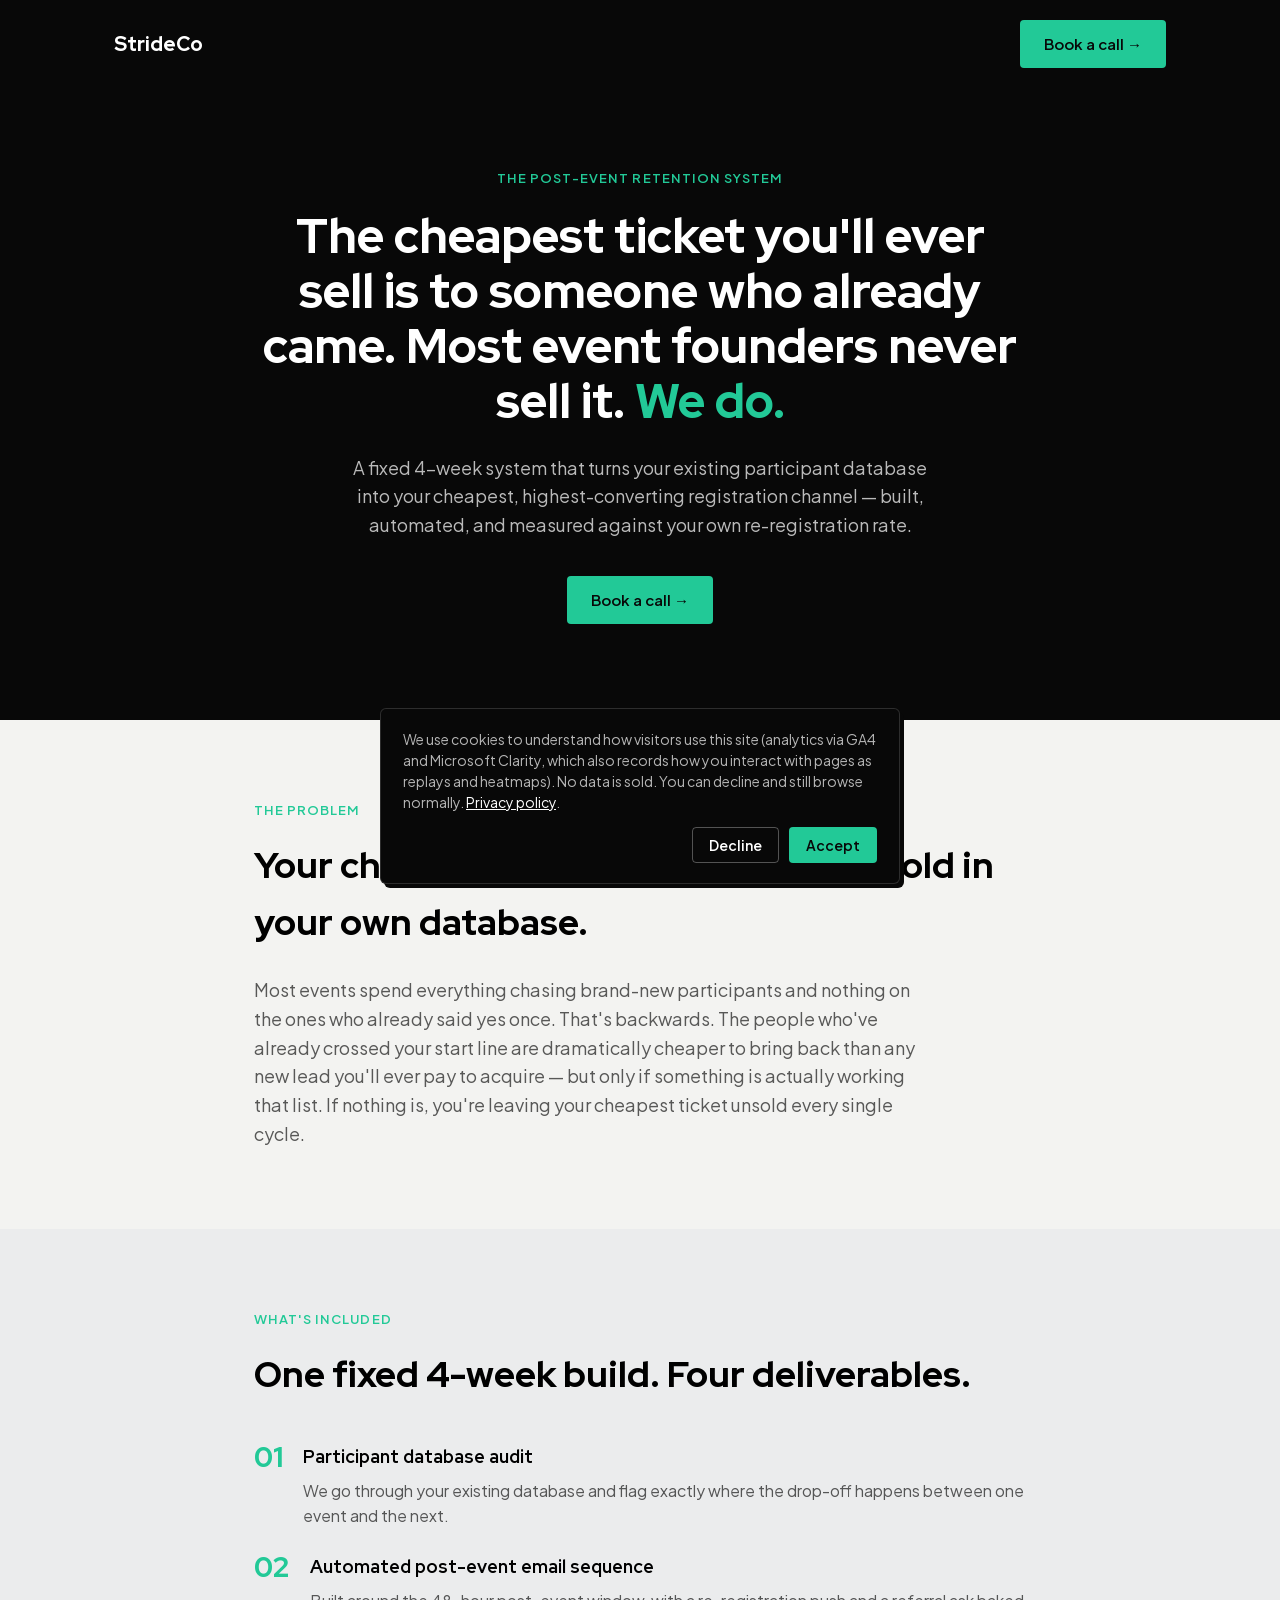
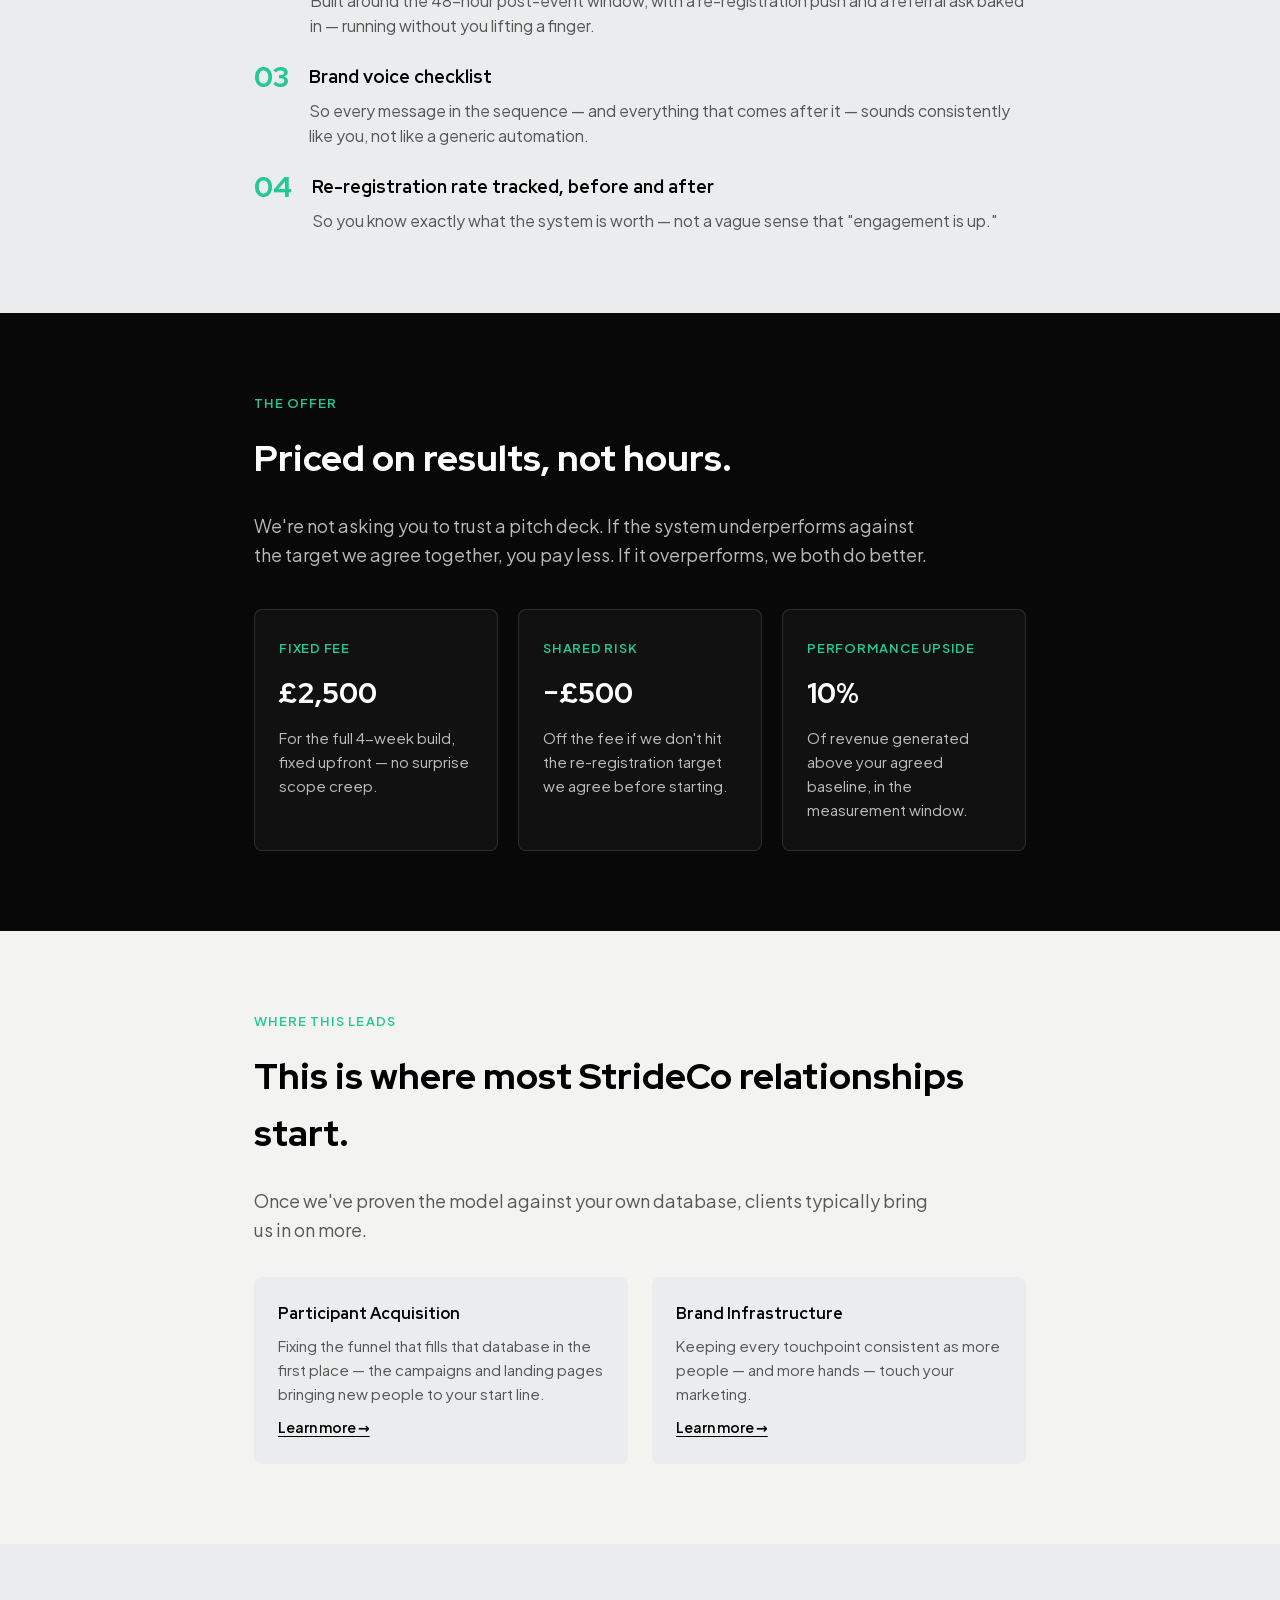
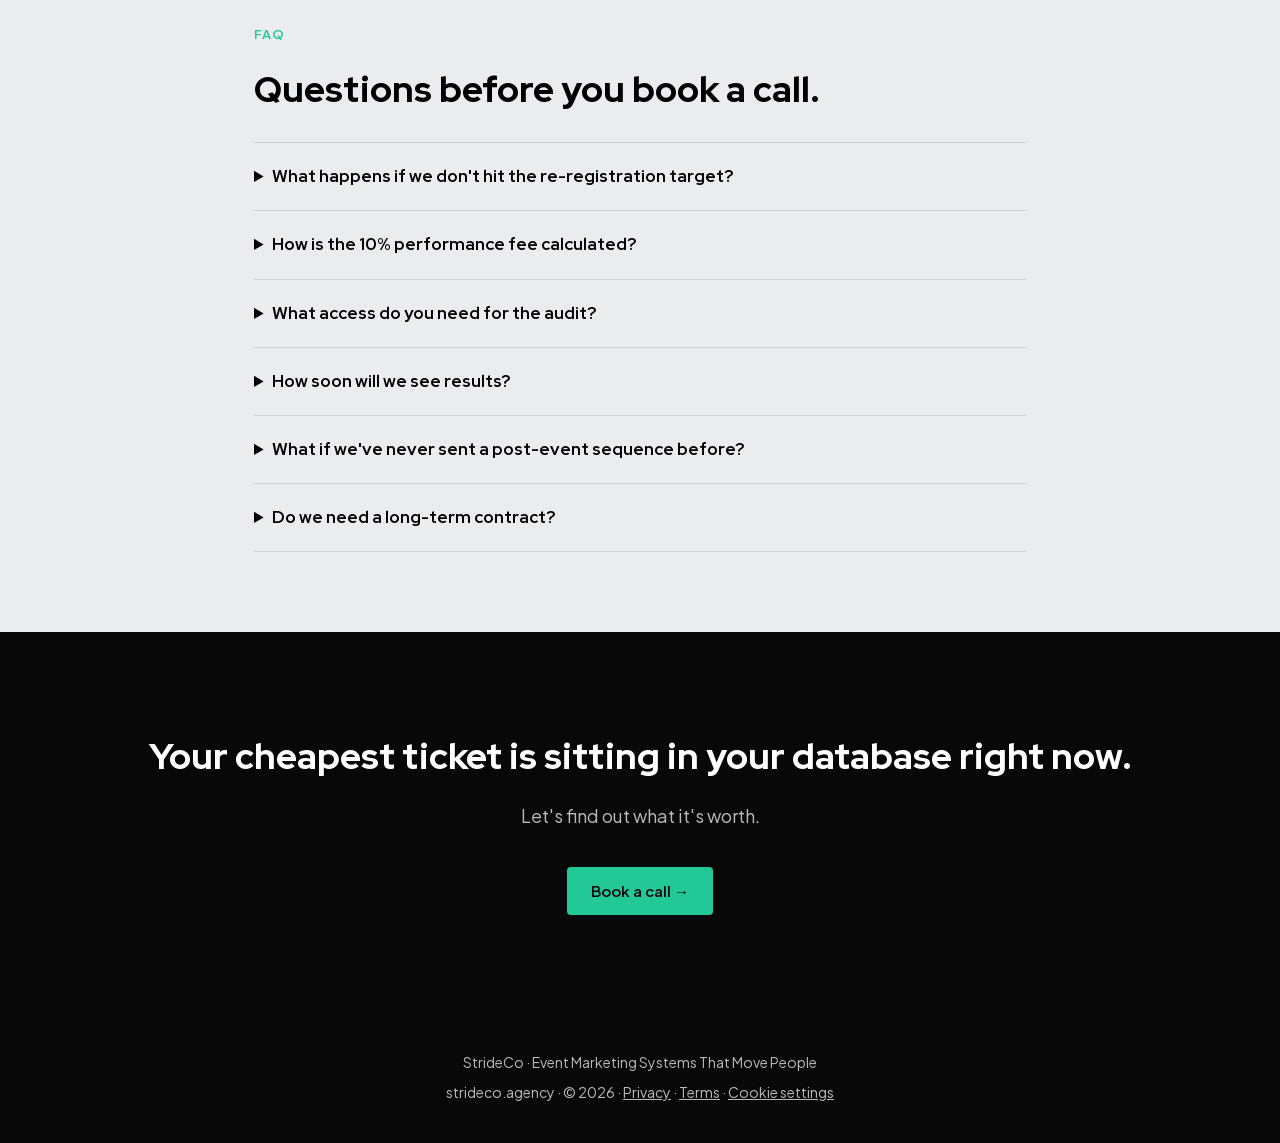
==== post-event-retention-system/index.html @ 234397aa "Privacy and consent fixes: cookie settings link, self-hosted fonts, fuller policy - Add a Cookie set" ====
<!DOCTYPE html>
<html lang="en">
<head>
<meta charset="UTF-8">
<meta name="viewport" content="width=device-width, initial-scale=1">

<!--
  PAGE-SPECIFIC META — separate from the homepage's, since this page gets
  linked directly from Instagram, LinkedIn and ads and needs its own link
  preview. Swap the OG/Twitter image below for a dedicated 1200x630 image
  once you have one — currently reusing the founder photo as a placeholder,
  same as the homepage snippet did.
-->
<title>The Post-Event Retention System | StrideCo</title>
<meta name="description" content="A fixed 4-week system that turns your existing participant database into your cheapest, highest-converting registration channel. Fixed price. Shared risk.">
<link rel="canonical" href="https://strideco.agency/post-event-retention-system/">

<meta property="og:type" content="website">
<meta property="og:site_name" content="StrideCo">
<meta property="og:title" content="The Post-Event Retention System | StrideCo">
<meta property="og:description" content="A fixed 4-week system that turns your existing participant database into your cheapest, highest-converting registration channel. Fixed price. Shared risk.">
<meta property="og:url" content="https://strideco.agency/post-event-retention-system/">
<meta property="og:image" content="https://strideco.agency/assets/images/charlie-smith-founder.webp">

<meta name="twitter:card" content="summary_large_image">
<meta name="twitter:title" content="The Post-Event Retention System | StrideCo">
<meta name="twitter:description" content="A fixed 4-week system that turns your existing participant database into your cheapest, highest-converting registration channel. Fixed price. Shared risk.">
<meta name="twitter:image" content="https://strideco.agency/assets/images/charlie-smith-founder.webp">

<link rel="icon" type="image/svg+xml" href="/assets/favicon.svg">
<link rel="apple-touch-icon" href="/assets/favicon.svg">

<link rel="stylesheet" href="/assets/css/fonts.css">
<link rel="preload" href="/assets/fonts/PlusJakartaSans-latin.woff2" as="font" type="font/woff2" crossorigin>
<link rel="preload" href="/assets/fonts/RedHatDisplay-latin.woff2" as="font" type="font/woff2" crossorigin>

<style>
  :root{
    --bg-dark:#080808;
    --bg-light-1:#ebeced;
    --bg-light-2:#f3f3f1;
    --accent:#22c997;
    --white:#ffffff;
    --ink-muted:rgba(8,8,8,.66);
    --white-muted:rgba(255,255,255,.72);
  }
  *{box-sizing:border-box;margin:0;padding:0;}
  body{
    font-family:'Plus Jakarta Sans', system-ui, -apple-system, 'Segoe UI', sans-serif;
    color:#000;
    background:var(--bg-light-2);
    line-height:1.6;
  }
  h1,h2,h3{font-family:'Red Hat Display', system-ui, sans-serif;}
  .wrap{max-width:820px;margin:0 auto;padding:0 24px;}
  a{color:inherit;}

  /* Header — logo only + CTA, no full nav. Cold ad traffic shouldn't get
     a menu of exits; anyone who clicked through from the homepage still
     has the logo to get back. */
  header{
    background:var(--bg-dark);
    padding:20px 24px;
  }
  header .wrap{
    display:flex;
    align-items:center;
    justify-content:space-between;
    max-width:1100px;
  }
  .logo{
    color:var(--white);
    font-family:'Red Hat Display', sans-serif;
    font-weight:800;
    font-size:20px;
    text-decoration:none;
  }
  .btn{
    display:inline-block;
    background:var(--accent);
    color:#080808;
    font-weight:600;
    text-decoration:none;
    padding:12px 24px;
    border-radius:4px;
    font-size:15px;
    border:none;
    cursor:pointer;
    font-family:'Plus Jakarta Sans', sans-serif;
  }
  .btn:hover{opacity:.9;}

  /* Hero */
  .hero{
    background:var(--bg-dark);
    color:var(--white);
    padding:80px 24px 96px;
    text-align:center;
  }
  .eyebrow{
    color:var(--accent);
    font-weight:600;
    letter-spacing:.08em;
    text-transform:uppercase;
    font-size:13px;
    margin-bottom:20px;
  }
  .hero h1{
    font-weight:800;
    font-size:clamp(30px,5vw,48px);
    line-height:1.15;
    max-width:760px;
    margin:0 auto 24px;
  }
  .hero p{
    color:var(--white-muted);
    font-size:18px;
    max-width:600px;
    margin:0 auto 36px;
  }

  section{padding:80px 24px;}
  .section-light-1{background:var(--bg-light-1);}
  .section-light-2{background:var(--bg-light-2);}
  .section-dark{background:var(--bg-dark);color:var(--white);}

  .kicker{
    color:var(--accent);
    font-weight:600;
    letter-spacing:.08em;
    text-transform:uppercase;
    font-size:13px;
    margin-bottom:16px;
  }
  h2{
    font-weight:800;
    font-size:clamp(26px,4vw,36px);
    margin-bottom:24px;
  }
  .lede{
    font-size:18px;
    color:var(--ink-muted);
    max-width:680px;
  }
  .section-dark .lede{color:var(--white-muted);}

  /* Scope list */
  .scope-list{
    display:grid;
    gap:24px;
    margin-top:40px;
  }
  .scope-item{
    display:grid;
    grid-template-columns:auto 1fr;
    gap:20px;
    align-items:start;
  }
  .scope-num{
    font-family:'Red Hat Display', sans-serif;
    font-weight:800;
    font-size:28px;
    color:var(--accent);
    line-height:1;
  }
  .scope-item h3{
    font-size:18px;
    font-weight:700;
    margin-bottom:6px;
  }
  .scope-item p{
    color:var(--ink-muted);
    font-size:16px;
  }

  /* Pricing */
  .pricing-grid{
    display:grid;
    grid-template-columns:repeat(3, 1fr);
    gap:20px;
    margin-top:40px;
  }
  @media (max-width:700px){ .pricing-grid{grid-template-columns:1fr;} }
  .price-card{
    background:rgba(255,255,255,.04);
    border:1px solid rgba(255,255,255,.12);
    border-radius:8px;
    padding:28px 24px;
  }
  .price-card .label{
    color:var(--accent);
    font-weight:600;
    font-size:13px;
    text-transform:uppercase;
    letter-spacing:.06em;
    margin-bottom:12px;
  }
  .price-card .value{
    font-family:'Red Hat Display', sans-serif;
    font-weight:800;
    font-size:28px;
    margin-bottom:10px;
  }
  .price-card p{
    color:var(--white-muted);
    font-size:15px;
  }

  /* Where this leads */
  .leads-to{
    display:grid;
    grid-template-columns:1fr 1fr;
    gap:24px;
    margin-top:32px;
  }
  @media (max-width:700px){ .leads-to{grid-template-columns:1fr;} }
  .leads-card{
    background:var(--bg-light-1);
    border-radius:8px;
    padding:24px;
    transition:background-color .15s ease-out;
  }
  .leads-card:hover{
    background:var(--accent);
  }
  .leads-card h3{
    font-size:16px;
    font-weight:700;
    margin-bottom:8px;
  }
  .leads-card p{
    font-size:15px;
    color:var(--ink-muted);
  }
  .leads-card a{
    display:inline-block;
    margin-top:10px;
    font-weight:600;
    font-size:14px;
    color:#000;
    text-decoration:underline;
    text-underline-offset:3px;
  }

  /* FAQ */
  details{
    border-top:1px solid rgba(8,8,8,.12);
    padding:20px 0;
  }
  summary{
    cursor:pointer;
    font-family:'Red Hat Display', sans-serif;
    font-weight:700;
    font-size:17px;
  }
  details p{
    color:var(--ink-muted);
    font-size:16px;
    margin-top:12px;
  }
  .faq-list details:last-child{border-bottom:1px solid rgba(8,8,8,.12);}

  /* Final CTA */
  .final-cta{
    text-align:center;
    padding:96px 24px;
  }
  .final-cta h2{margin-bottom:16px;}
  .final-cta p{
    color:var(--white-muted);
    font-size:18px;
    margin-bottom:36px;
  }

  footer{
    background:var(--bg-dark);
    color:var(--white-muted);
    text-align:center;
    padding:40px 24px;
    font-size:14px;
  }
  footer a{
    color:var(--white-muted);
    text-decoration:underline;
  }

  /* Booking dialog — same MailerLite form (data-form="A0w2VT") the
     homepage uses, restyled with this page's own tokens rather than the
     homepage's design-system variables, which aren't defined here. */
  .booking-overlay{
    position:fixed; inset:0; z-index:100;
    background:rgba(8,8,8,.85);
    display:grid; place-items:center;
    padding:24px;
  }
  .booking-overlay[hidden]{display:none;}
  .booking-card{
    width:min(460px,100%);
    background:#fff;
    color:#000;
    border:1.5px solid var(--bg-dark);
    border-radius:6px;
    box-shadow:4px 4px 0 var(--bg-dark);
    overflow:hidden;
  }
  .booking-card-head{
    display:flex; justify-content:space-between; align-items:flex-start;
    padding:22px 24px 0;
  }
  .booking-eyebrow{
    font-size:11px; text-transform:uppercase; letter-spacing:.16em;
    color:rgba(8,8,8,.5); margin-bottom:8px;
  }
  .booking-title{
    font-family:'Red Hat Display', sans-serif;
    font-weight:800; font-size:24px; letter-spacing:-0.02em;
  }
  .booking-close{
    border:none; background:transparent; cursor:pointer;
    color:rgba(8,8,8,.5); padding:4px; font-size:18px;
  }
  #booking-form{padding:8px 24px 24px;}
  #booking-form .ml-form-embedContent{display:none !important;}
  #booking-form .ml-form-embedBody{padding:0 !important;}
  #booking-form .ml-form-embedWrapper{background:transparent !important;}
  #booking-form .ml-form-fieldRow{margin:0 0 14px !important;}
  #booking-form .form-control{
    width:100% !important; box-sizing:border-box !important;
    font-family:'Plus Jakarta Sans', sans-serif !important; font-size:15px !important;
    padding:12px 14px !important; border:1px solid #d5d8de !important;
    border-radius:4px !important; color:#000 !important; background:#fff !important;
    box-shadow:none !important; height:auto !important;
  }
  #booking-form .form-control:focus{outline:none !important; border-color:var(--accent) !important;}
  #booking-form textarea.form-control{min-height:76px !important; resize:vertical !important;}
  #booking-form button.primary{transition:background .15s ease-out !important;}
  #booking-form button.primary:hover{background:#1eb989 !important;}
  #booking-form .ml-form-successBody{
    padding:0 !important; text-align:left !important;
    font-family:'Plus Jakarta Sans', sans-serif !important; color:#000 !important;
    background:transparent !important; border:none !important;
  }
  #booking-form .ml-form-successBody h4{
    font-family:'Red Hat Display', sans-serif !important; font-weight:800 !important;
    font-size:20px !important; color:#000 !important; margin:0 0 6px !important;
  }
  #booking-form .ml-form-successBody p{
    font-family:'Plus Jakarta Sans', sans-serif !important; font-size:14px !important;
    color:rgba(8,8,8,.66) !important; margin:0 !important;
  }

  /* Cookie banner — same copy/logic as the homepage, same "cookie_consent"
     localStorage key, so consent carries across pages on this domain.
     Needed here specifically because paid traffic lands directly on this
     page without ever visiting the homepage first. */
  .cookie-banner{
    position:fixed; left:16px; right:16px; bottom:16px; z-index:200;
    max-width:520px; margin:0 auto;
    background:var(--bg-dark); color:#fff;
    border:1px solid rgba(255,255,255,.15);
    border-radius:6px; box-shadow:4px 4px 0 var(--bg-dark);
    padding:20px 22px;
  }
  .cookie-banner[hidden]{display:none;}
  .cookie-banner a{color:#fff; text-decoration:underline;}
  .cookie-banner p{
    font-size:14px; line-height:1.5; color:rgba(255,255,255,.7);
    margin-bottom:14px;
  }
  .cookie-banner-actions{display:flex; gap:10px; justify-content:flex-end;}
  .cookie-btn{
    font-family:'Plus Jakarta Sans', sans-serif; font-weight:600; font-size:14px;
    padding:8px 16px; border-radius:4px; cursor:pointer; border:1px solid transparent;
  }
  .cookie-btn-decline{background:transparent; color:#fff; border-color:rgba(255,255,255,.3);}
  .cookie-btn-accept{background:var(--accent); color:#080808;}
</style>
</head>

<!--
  BODY CONTENT NOTE FOR INTEGRATION:
  Everything below is written as a standalone page since I don't have your
  actual site.css / component structure in hand. Adapt the markup to your
  real header/footer components rather than dropping this in verbatim if
  your site uses shared partials for those.
-->
<body>

<header>
  <div class="wrap">
    <a class="logo" href="/">StrideCo</a>
    <a class="btn" href="#book-a-call" data-open-book-a-call>Book a call →</a>
  </div>
</header>

<section class="hero">
  <div class="eyebrow">The Post-Event Retention System</div>
  <h1>The cheapest ticket you'll ever sell is to someone who already came. Most event founders never sell it. <span style="color:var(--accent);">We do.</span></h1>
  <p>A fixed 4-week system that turns your existing participant database into your cheapest, highest-converting registration channel — built, automated, and measured against your own re-registration rate.</p>
  <a class="btn" href="#book-a-call" data-open-book-a-call>Book a call →</a>
</section>

<section class="section-light-2">
  <div class="wrap">
    <div class="kicker">The problem</div>
    <h2>Your cheapest inventory is sitting unsold in your own database.</h2>
    <p class="lede">Most events spend everything chasing brand-new participants and nothing on the ones who already said yes once. That's backwards. The people who've already crossed your start line are dramatically cheaper to bring back than any new lead you'll ever pay to acquire — but only if something is actually working that list. If nothing is, you're leaving your cheapest ticket unsold every single cycle.</p>
  </div>
</section>

<section class="section-light-1">
  <div class="wrap">
    <div class="kicker">What's included</div>
    <h2>One fixed 4-week build. Four deliverables.</h2>
    <div class="scope-list">
      <div class="scope-item">
        <div class="scope-num">01</div>
        <div>
          <h3>Participant database audit</h3>
          <p>We go through your existing database and flag exactly where the drop-off happens between one event and the next.</p>
        </div>
      </div>
      <div class="scope-item">
        <div class="scope-num">02</div>
        <div>
          <h3>Automated post-event email sequence</h3>
          <p>Built around the 48-hour post-event window, with a re-registration push and a referral ask baked in — running without you lifting a finger.</p>
        </div>
      </div>
      <div class="scope-item">
        <div class="scope-num">03</div>
        <div>
          <h3>Brand voice checklist</h3>
          <p>So every message in the sequence — and everything that comes after it — sounds consistently like you, not like a generic automation.</p>
        </div>
      </div>
      <div class="scope-item">
        <div class="scope-num">04</div>
        <div>
          <h3>Re-registration rate tracked, before and after</h3>
          <p>So you know exactly what the system is worth — not a vague sense that "engagement is up."</p>
        </div>
      </div>
    </div>
  </div>
</section>

<section class="section-dark">
  <div class="wrap">
    <div class="kicker">The offer</div>
    <h2>Priced on results, not hours.</h2>
    <p class="lede">We're not asking you to trust a pitch deck. If the system underperforms against the target we agree together, you pay less. If it overperforms, we both do better.</p>
    <div class="pricing-grid">
      <div class="price-card">
        <div class="label">Fixed fee</div>
        <div class="value">£2,500</div>
        <p>For the full 4-week build, fixed upfront — no surprise scope creep.</p>
      </div>
      <div class="price-card">
        <div class="label">Shared risk</div>
        <div class="value">−£500</div>
        <p>Off the fee if we don't hit the re-registration target we agree before starting.</p>
      </div>
      <div class="price-card">
        <div class="label">Performance upside</div>
        <div class="value">10%</div>
        <p>Of revenue generated above your agreed baseline, in the measurement window.</p>
      </div>
    </div>
  </div>
</section>

<section class="section-light-2">
  <div class="wrap">
    <div class="kicker">Where this leads</div>
    <h2>This is where most StrideCo relationships start.</h2>
    <p class="lede">Once we've proven the model against your own database, clients typically bring us in on more.</p>
    <div class="leads-to">
      <div class="leads-card">
        <h3>Participant Acquisition</h3>
        <p>Fixing the funnel that fills that database in the first place — the campaigns and landing pages bringing new people to your start line.</p>
        <a href="/#what-we-build">Learn more →</a>
      </div>
      <div class="leads-card">
        <h3>Brand Infrastructure</h3>
        <p>Keeping every touchpoint consistent as more people — and more hands — touch your marketing.</p>
        <a href="/#what-we-build">Learn more →</a>
      </div>
    </div>
  </div>
</section>

<!--
  TESTIMONIALS: intentionally left out of this draft. The two testimonials
  on the homepage are still placeholder text as of this draft (IPLA,
  Flatout Fitness Race) — don't ship a proof section with fake or
  placeholder quotes on a page you're about to pay to drive traffic to.
  Add a proof section here once real testimonials exist, ideally one
  specifically about a retention/re-registration result rather than
  generic praise.
-->

<section class="section-light-1">
  <div class="wrap">
    <div class="kicker">FAQ</div>
    <h2>Questions before you book a call.</h2>
    <div class="faq-list">
      <details>
        <summary>What happens if we don't hit the re-registration target?</summary>
        <p>You pay £500 less than the fixed fee. We agree the target together before we start, based on your historical re-registration rate, so it's realistic rather than a moving goalpost.</p>
      </details>
      <details>
        <summary>How is the 10% performance fee calculated?</summary>
        <p>Against revenue generated above the agreed baseline in the measurement window — not your total event revenue. We agree the baseline and window upfront, before any work starts.</p>
      </details>
      <details>
        <summary>What access do you need for the audit?</summary>
        <p>Read access to your participant database or CRM, plus any post-event comms you're already sending. If you've already got an ESP or CRM in place, we work inside it — no forced migrations. If you don't have one yet, that's a quick separate conversation on the call rather than something baked into the fixed fee.</p>
      </details>
      <details>
        <summary>How soon will we see results?</summary>
        <p>The sequence goes live within the 4-week build window. The re-registration lift itself shows up at your next registration window, measured clearly against your baseline.</p>
      </details>
      <details>
        <summary>What if we've never sent a post-event sequence before?</summary>
        <p>That's the most common starting point, not a blocker — the database audit is built to work from zero.</p>
      </details>
      <details>
        <summary>Do we need a long-term contract?</summary>
        <p>No. This is a fixed 4-week engagement. What happens after is up to you — some clients stop here, most bring us in on more.</p>
      </details>
    </div>
  </div>
</section>

<section class="section-dark final-cta" id="book-a-call">
  <h2>Your cheapest ticket is sitting in your database right now.</h2>
  <p>Let's find out what it's worth.</p>
  <a class="btn" href="#book-a-call" data-open-book-a-call>Book a call →</a>
</section>

<footer>
  <div>StrideCo · Event Marketing Systems That Move People</div>
  <div style="margin-top:8px;">strideco.agency · © 2026 · <a href="/privacy-policy.html">Privacy</a> · <a href="/terms.html">Terms</a> · <a href="#" data-cookie-settings>Cookie settings</a></div>
</footer>

<div class="cookie-banner" id="cookie-banner" hidden>
  <p>We use cookies to understand how visitors use this site (analytics via GA4 and Microsoft Clarity, which also records how you interact with pages as replays and heatmaps). No data is sold. You can decline and still browse normally. <a href="/privacy-policy.html">Privacy policy</a>.</p>
  <div class="cookie-banner-actions">
    <button type="button" class="cookie-btn cookie-btn-decline" id="cookie-decline">Decline</button>
    <button type="button" class="cookie-btn cookie-btn-accept" id="cookie-accept">Accept</button>
  </div>
</div>

<div id="booking-dialog" class="booking-overlay" data-hide-interest-field="true" hidden>
  <div class="booking-card">
    <div class="booking-card-head">
      <div>
        <div class="booking-eyebrow">Book a call</div>
        <div class="booking-title">Let's talk about your event.</div>
      </div>
      <button type="button" class="booking-close" aria-label="Close" data-close-book-a-call>✕</button>
    </div>
    <div id="booking-form">
      <div class="ml-embedded" data-form="A0w2VT"></div>
    </div>
  </div>
</div>

<script src="/assets/js/lenis.min.js?v=1"></script>
<script src="/assets/js/site.js?v=8" defer></script>

<script>(function(w,d,e,u,f,l,n){w[f]=w[f]||function(){(w[f].q=w[f].q||[]).push(arguments);},l=d.createElement(e),l.async=1,l.src=u,n=d.getElementsByTagName(e)[0],n.parentNode.insertBefore(l,n);})(window,document,"script","https://assets.mailerlite.com/js/universal.js","ml");ml("account", "1611723");</script>
<script src="/assets/js/booking-modal.js?v=2"></script>
<script src="/assets/js/cookie-settings.js?v=1"></script>

<script>
(function () {
  var GA4_MEASUREMENT_ID = 'G-WPSX42FK14';
  var CLARITY_PROJECT_ID = 'yaxyb0bels';

  function loadTracking() {
    if (window.__trackingLoaded) return;
    window.__trackingLoaded = true;

    var gaScript = document.createElement('script');
    gaScript.async = true;
    gaScript.src = 'https://www.googletagmanager.com/gtag/js?id=' + GA4_MEASUREMENT_ID;
    document.head.appendChild(gaScript);
    window.dataLayer = window.dataLayer || [];
    function gtag() { window.dataLayer.push(arguments); }
    window.gtag = gtag;
    gtag('js', new Date());
    gtag('config', GA4_MEASUREMENT_ID);

    (function (c, l, a, r, i, t, y) {
      c[a] = c[a] || function () { (c[a].q = c[a].q || []).push(arguments); };
      t = l.createElement(r); t.async = 1; t.src = 'https://www.clarity.ms/tag/' + i;
      y = l.getElementsByTagName(r)[0]; y.parentNode.insertBefore(t, y);
    })(window, document, 'clarity', 'script', CLARITY_PROJECT_ID);
  }

  var banner = document.getElementById('cookie-banner');
  var stored = localStorage.getItem('cookie_consent');
  if (stored === 'accepted') {
    loadTracking();
  } else if (stored !== 'declined') {
    banner.hidden = false;
  }

  document.getElementById('cookie-accept').addEventListener('click', function () {
    localStorage.setItem('cookie_consent', 'accepted');
    banner.hidden = true;
    loadTracking();
  });
  document.getElementById('cookie-decline').addEventListener('click', function () {
    localStorage.setItem('cookie_consent', 'declined');
    banner.hidden = true;
  });
})();
</script>

<script>
document.addEventListener('DOMContentLoaded', function () {
  function track(eventName, params) {
    if (localStorage.getItem('cookie_consent') !== 'accepted') return;
    if (typeof window.gtag !== 'function') return;
    window.gtag('event', eventName, params || {});
  }

  // CTA clicks — same three-location logic as the homepage, adapted: this
  // page's header uses no <header> landmark conflict since the whole nav
  // bar IS the <header>, but it also has a THIRD location the homepage
  // doesn't — a dedicated final CTA section (#book-a-call, not a <footer>)
  // — so that needs its own explicit check rather than falling through to
  // "hero" by default.
  document.addEventListener('click', function (e) {
    var el = e.target.closest('a, button');
    if (!el) return;
    var text = (el.textContent || '').trim();
    if (!/^Book a call/i.test(text)) return;
    var ctaLocation = 'hero';
    if (el.closest('header')) ctaLocation = 'nav';
    else if (el.closest('#book-a-call')) ctaLocation = 'final_cta';
    track('book_a_call_open', { cta_location: ctaLocation });
  });

  document.addEventListener('toggle', function (e) {
    var details = e.target;
    if (!details.matches || !details.matches('.faq-list details')) return;
    if (!details.open) return;
    var summary = details.querySelector('summary');
    track('faq_expand', {
      question: summary ? summary.textContent.trim() : 'unknown'
    });
  }, true);

  var formStarted = false;
  document.addEventListener('input', function (e) {
    if (formStarted) return;
    if (!e.target.closest || !e.target.closest('#booking-form form')) return;
    formStarted = true;
    track('form_start', { form_name: 'book_a_call' });
  });

  var leadFired = false;
  function isVisible(el) { return !!el && el.offsetParent !== null; }
  new MutationObserver(function () {
    if (leadFired) return;
    var successBody = document.querySelector('#booking-form .ml-form-successBody');
    if (isVisible(successBody)) {
      leadFired = true;
      track('generate_lead', { form_name: 'book_a_call' });
    }
  }).observe(document, { childList: true, subtree: true, attributes: true, attributeFilter: ['style', 'class'] });
});
</script>

</body>
</html>
---- assets/css/fonts.css ----
/* Self-hosted Red Hat Display + Plus Jakarta Sans (variable, latin + latin-ext).
   Served from this domain so visitors' IPs are not sent to Google Fonts. */
@font-face {
  font-family: 'Plus Jakarta Sans';
  font-style: normal;
  font-weight: 400 700;
  font-display: swap;
  src: url('/assets/fonts/PlusJakartaSans-latin-ext.woff2') format('woff2');
  unicode-range: U+0100-02BA, U+02BD-02C5, U+02C7-02CC, U+02CE-02D7, U+02DD-02FF, U+0304, U+0308, U+0329, U+1D00-1DBF, U+1E00-1E9F, U+1EF2-1EFF, U+2020, U+20A0-20AB, U+20AD-20C0, U+2113, U+2C60-2C7F, U+A720-A7FF;
}
@font-face {
  font-family: 'Plus Jakarta Sans';
  font-style: normal;
  font-weight: 400 700;
  font-display: swap;
  src: url('/assets/fonts/PlusJakartaSans-latin.woff2') format('woff2');
  unicode-range: U+0000-00FF, U+0131, U+0152-0153, U+02BB-02BC, U+02C6, U+02DA, U+02DC, U+0304, U+0308, U+0329, U+2000-206F, U+20AC, U+2122, U+2191, U+2193, U+2212, U+2215, U+FEFF, U+FFFD;
}
@font-face {
  font-family: 'Red Hat Display';
  font-style: normal;
  font-weight: 500 800;
  font-display: swap;
  src: url('/assets/fonts/RedHatDisplay-latin-ext.woff2') format('woff2');
  unicode-range: U+0100-02BA, U+02BD-02C5, U+02C7-02CC, U+02CE-02D7, U+02DD-02FF, U+0304, U+0308, U+0329, U+1D00-1DBF, U+1E00-1E9F, U+1EF2-1EFF, U+2020, U+20A0-20AB, U+20AD-20C0, U+2113, U+2C60-2C7F, U+A720-A7FF;
}
@font-face {
  font-family: 'Red Hat Display';
  font-style: normal;
  font-weight: 500 800;
  font-display: swap;
  src: url('/assets/fonts/RedHatDisplay-latin.woff2') format('woff2');
  unicode-range: U+0000-00FF, U+0131, U+0152-0153, U+02BB-02BC, U+02C6, U+02DA, U+02DC, U+0304, U+0308, U+0329, U+2000-206F, U+20AC, U+2122, U+2191, U+2193, U+2212, U+2215, U+FEFF, U+FFFD;
}
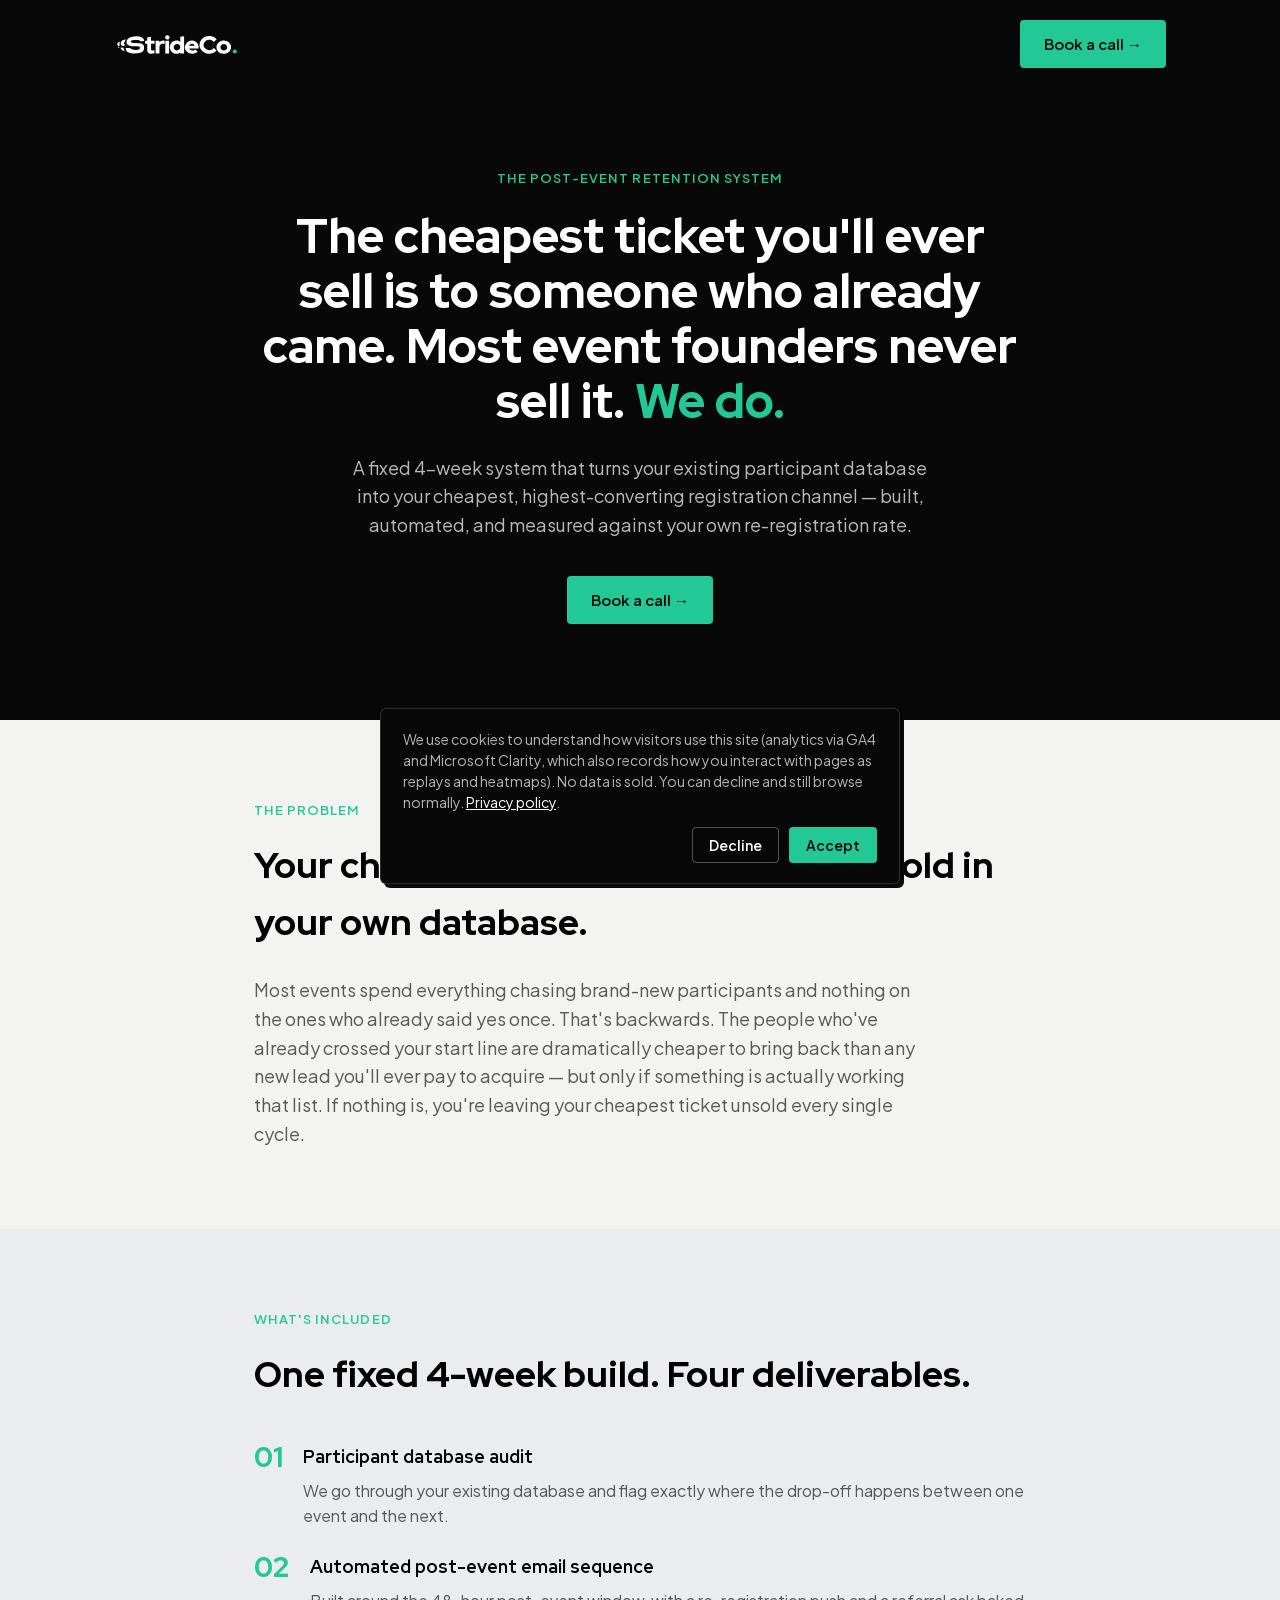
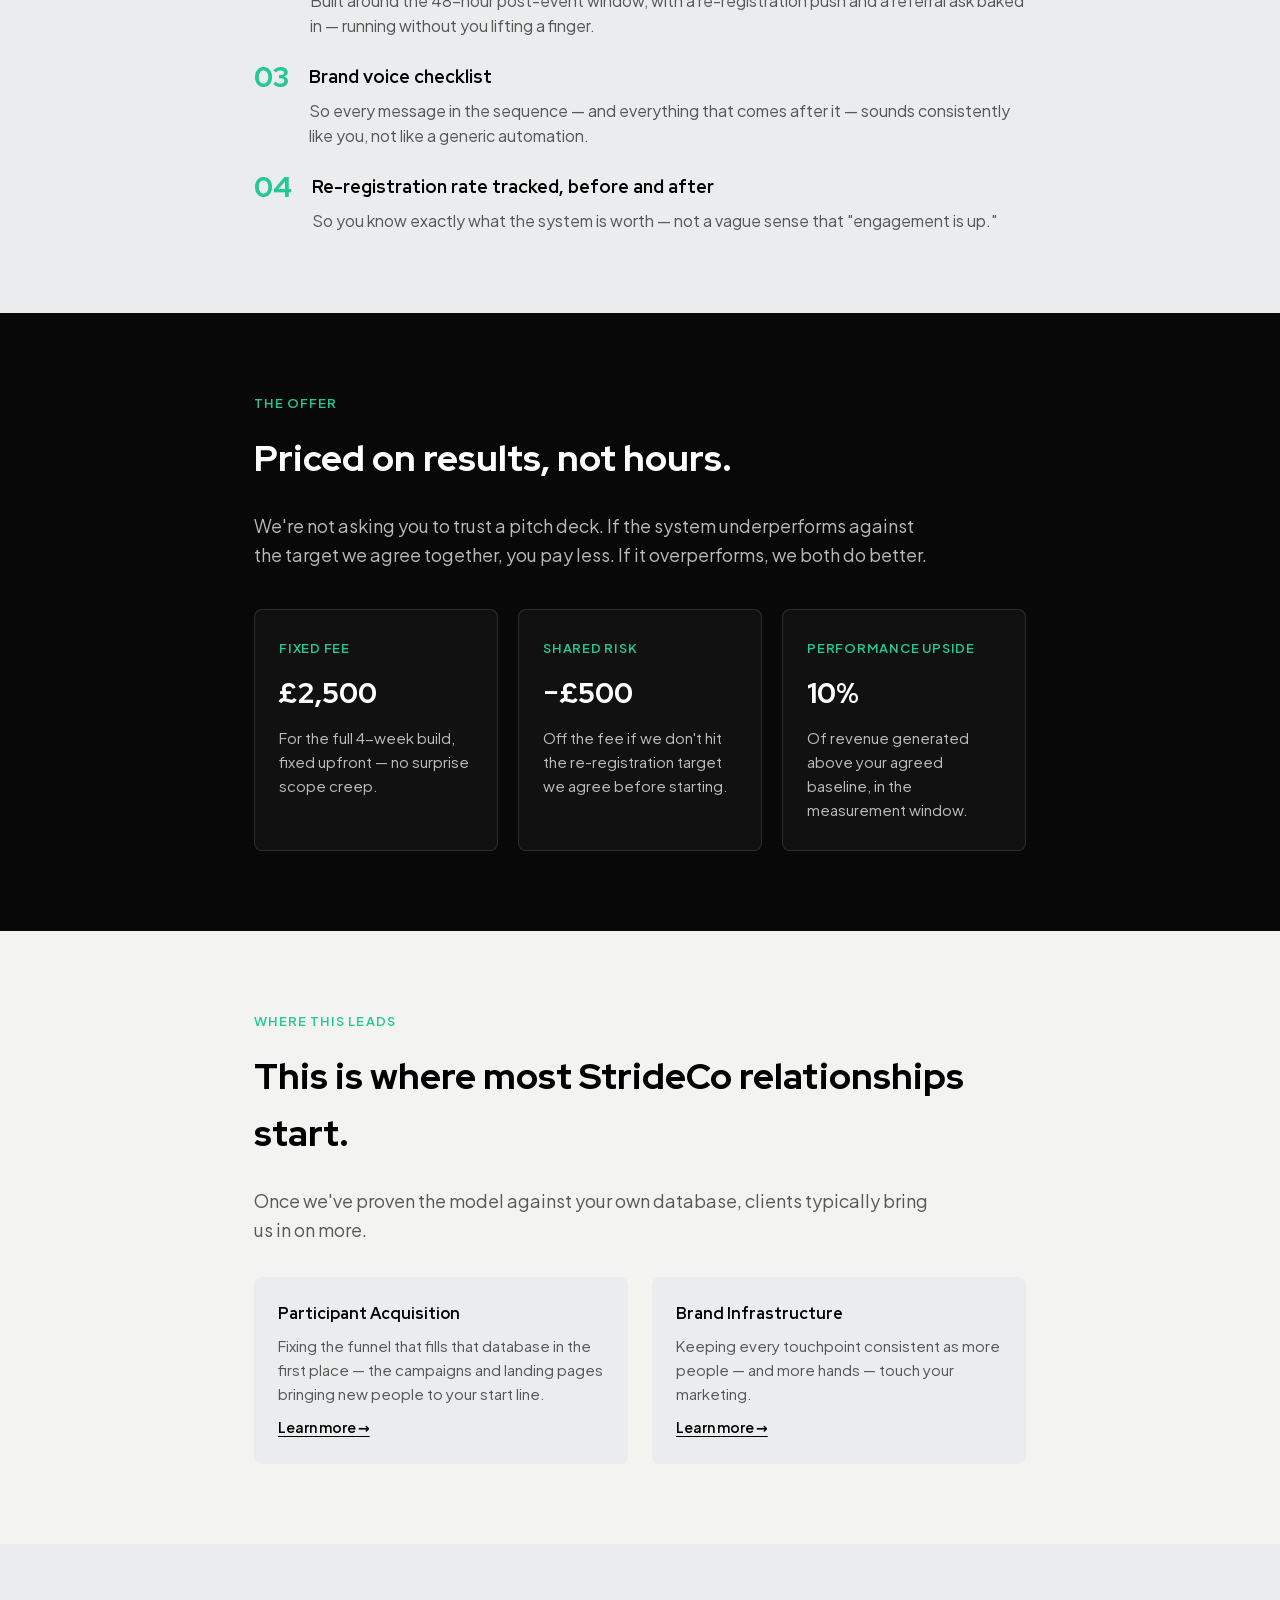
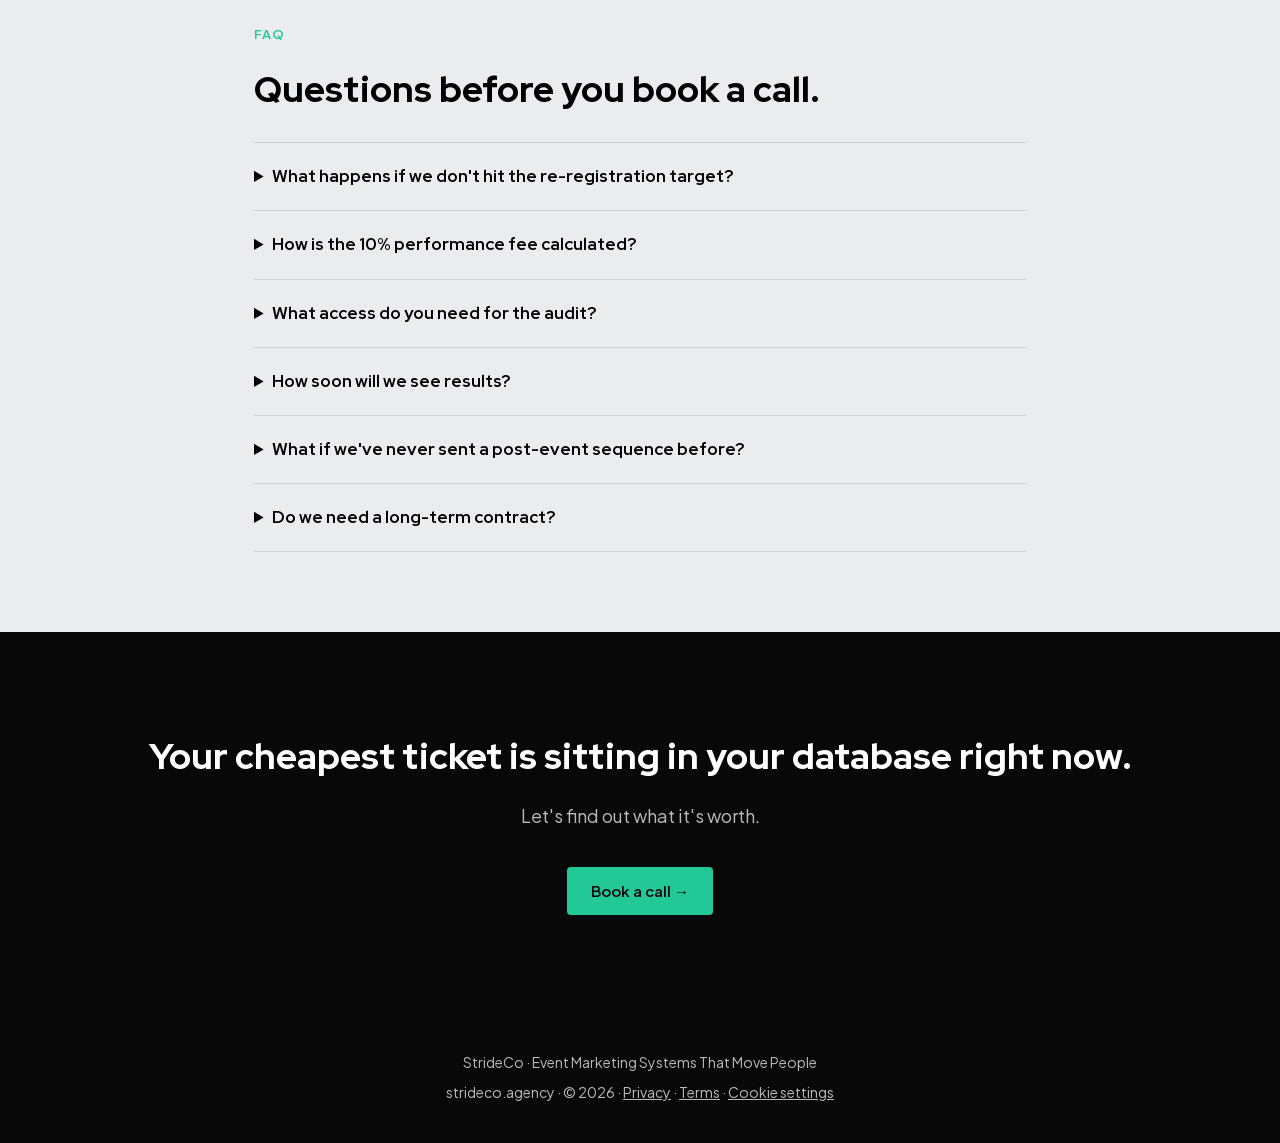
==== commit 0ccc9081: "Roll out new brand logo and favicon - assets/favicon.svg: replaced with the new brand mark (Stride C" ====
--- a/post-event-retention-system/index.html
+++ b/post-event-retention-system/index.html
@@ -28,7 +28,7 @@
 <meta name="twitter:image" content="https://strideco.agency/assets/images/charlie-smith-founder.webp">
 
 <link rel="icon" type="image/svg+xml" href="/assets/favicon.svg">
-<link rel="apple-touch-icon" href="/assets/favicon.svg">
+<link rel="apple-touch-icon" href="/assets/apple-touch-icon.png">
 
 <link rel="stylesheet" href="/assets/css/fonts.css">
 <link rel="preload" href="/assets/fonts/PlusJakartaSans-latin.woff2" as="font" type="font/woff2" crossorigin>
@@ -388,7 +388,7 @@
 
 <header>
   <div class="wrap">
-    <a class="logo" href="/">StrideCo</a>
+    <a class="logo" href="/"><img src="/assets/img/logo.svg" alt="StrideCo" style="height:25px; width:auto; display:block;"></a>
     <a class="btn" href="#book-a-call" data-open-book-a-call>Book a call →</a>
   </div>
 </header>
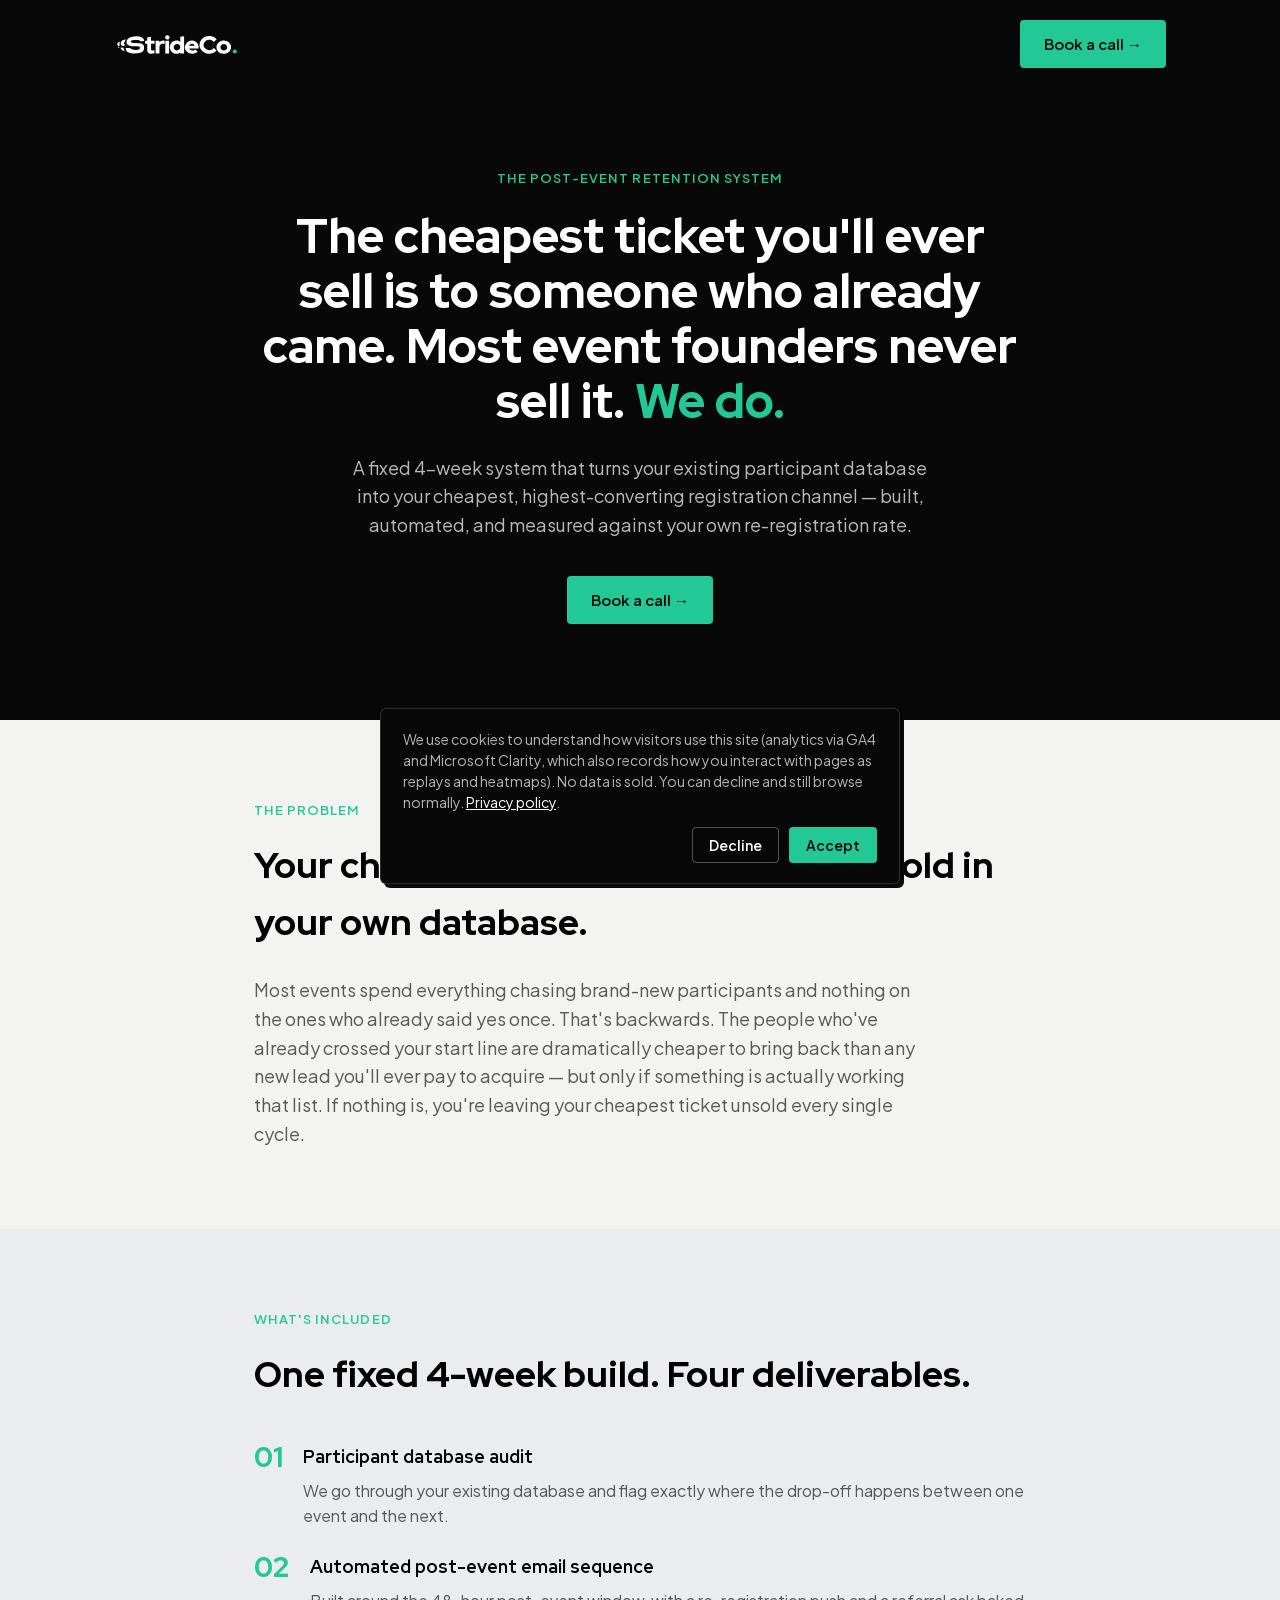
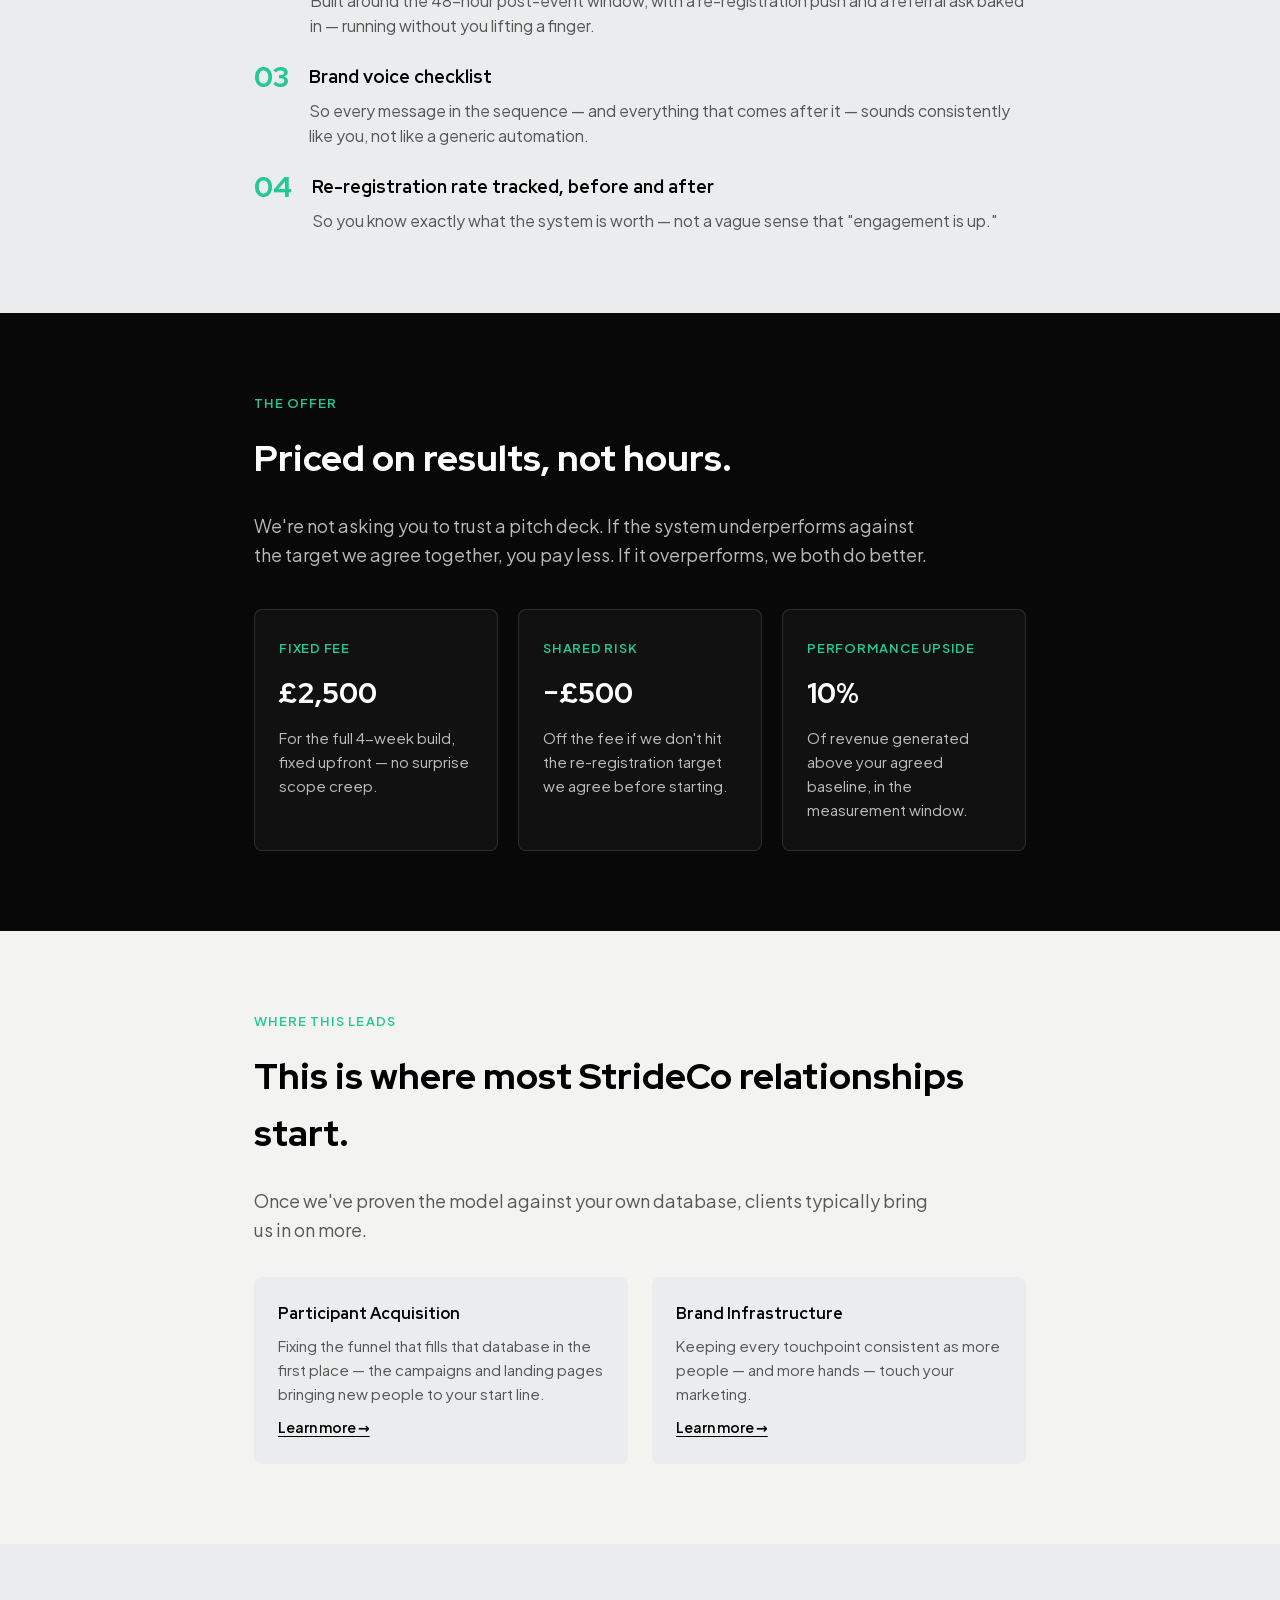
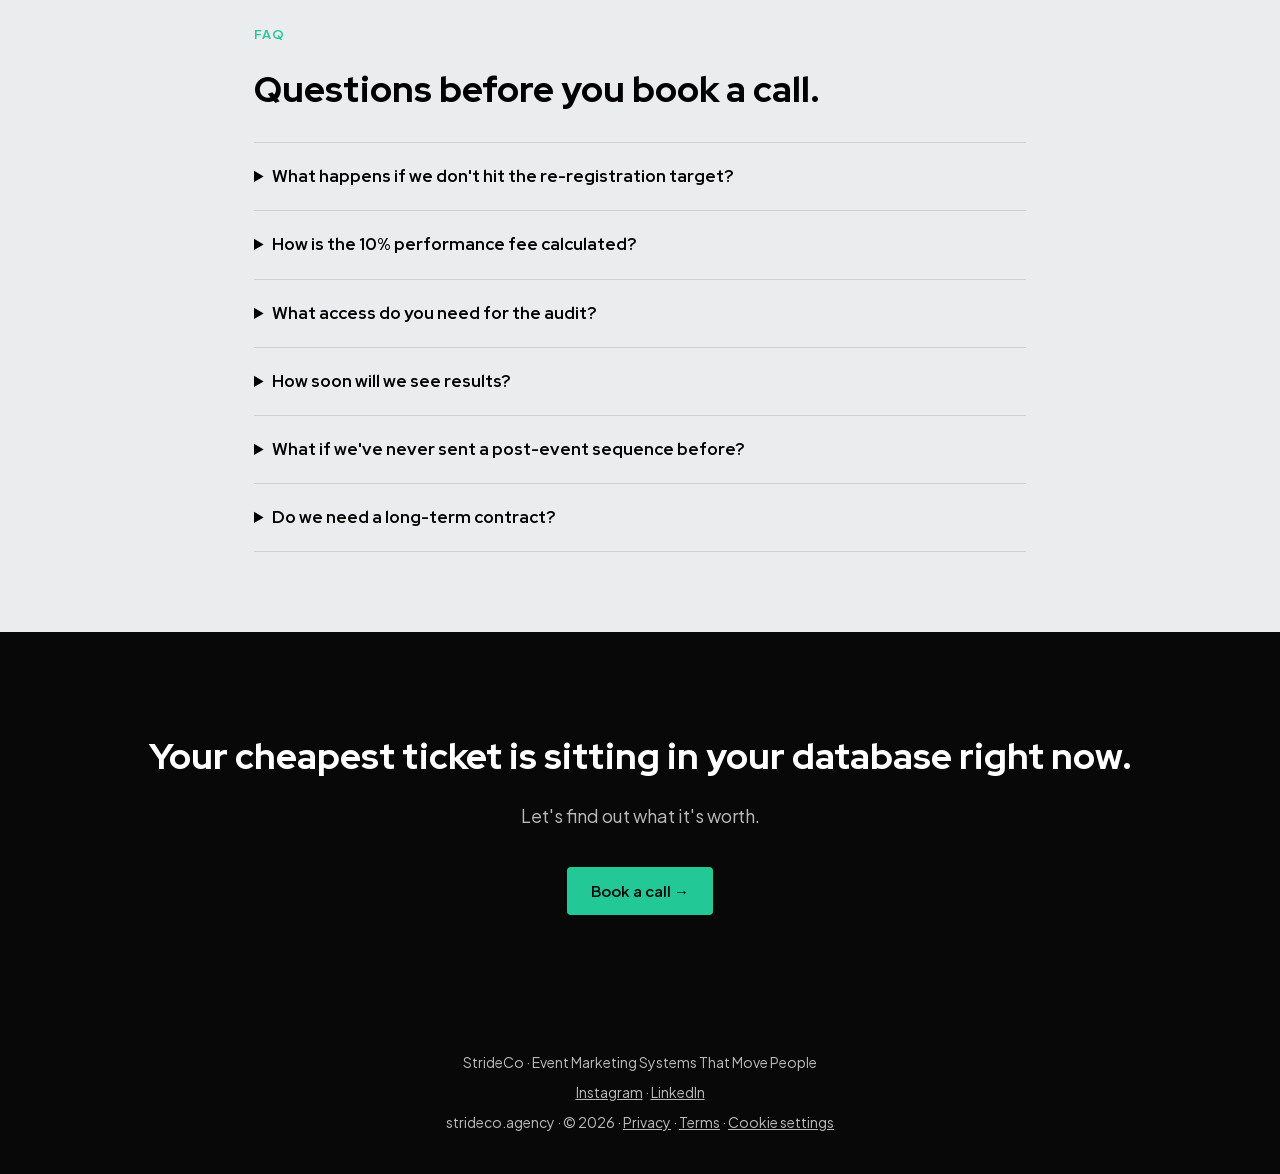
==== commit 819a1122: "Add Instagram and LinkedIn links to the site footers - Homepage: new Instagram / LinkedIn links in t" ====
--- a/post-event-retention-system/index.html
+++ b/post-event-retention-system/index.html
@@ -7,9 +7,8 @@
 <!--
   PAGE-SPECIFIC META — separate from the homepage's, since this page gets
   linked directly from Instagram, LinkedIn and ads and needs its own link
-  preview. Swap the OG/Twitter image below for a dedicated 1200x630 image
-  once you have one — currently reusing the founder photo as a placeholder,
-  same as the homepage snippet did.
+  preview. The OG/Twitter image below is the shared 1200x630 StrideCo brand
+  card (assets/images/strideco-og-1200x630.png), same as the homepage.
 -->
 <title>The Post-Event Retention System | StrideCo</title>
 <meta name="description" content="A fixed 4-week system that turns your existing participant database into your cheapest, highest-converting registration channel. Fixed price. Shared risk.">
@@ -20,15 +19,97 @@
 <meta property="og:title" content="The Post-Event Retention System | StrideCo">
 <meta property="og:description" content="A fixed 4-week system that turns your existing participant database into your cheapest, highest-converting registration channel. Fixed price. Shared risk.">
 <meta property="og:url" content="https://strideco.agency/post-event-retention-system/">
-<meta property="og:image" content="https://strideco.agency/assets/images/charlie-smith-founder.webp">
+<meta property="og:image" content="https://strideco.agency/assets/images/strideco-og-1200x630.png">
+<meta property="og:image:width" content="1200">
+<meta property="og:image:height" content="630">
+<meta property="og:image:alt" content="StrideCo: Marketing systems that move people.">
 
 <meta name="twitter:card" content="summary_large_image">
 <meta name="twitter:title" content="The Post-Event Retention System | StrideCo">
 <meta name="twitter:description" content="A fixed 4-week system that turns your existing participant database into your cheapest, highest-converting registration channel. Fixed price. Shared risk.">
-<meta name="twitter:image" content="https://strideco.agency/assets/images/charlie-smith-founder.webp">
+<meta name="twitter:image" content="https://strideco.agency/assets/images/strideco-og-1200x630.png">
+<meta name="twitter:image:alt" content="StrideCo: Marketing systems that move people.">
 
 <link rel="icon" type="image/svg+xml" href="/assets/favicon.svg">
 <link rel="apple-touch-icon" href="/assets/apple-touch-icon.png">
+
+<script type="application/ld+json">
+{
+  "@context": "https://schema.org",
+  "@type": "Service",
+  "name": "The Post-Event Retention System",
+  "url": "https://strideco.agency/post-event-retention-system/",
+  "description": "A fixed 4-week system that turns your existing participant database into your cheapest, highest-converting registration channel.",
+  "provider": {
+    "@type": "ProfessionalService",
+    "name": "StrideCo",
+    "url": "https://strideco.agency/"
+  },
+  "areaServed": "GB",
+  "offers": {
+    "@type": "Offer",
+    "price": "2500",
+    "priceCurrency": "GBP",
+    "description": "Fixed fee for the full 4-week build, reduced by £500 if the agreed re-registration target isn't hit, plus 10% of revenue generated above the agreed baseline in the measurement window."
+  }
+}
+</script>
+<script type="application/ld+json">
+{
+  "@context": "https://schema.org",
+  "@type": "FAQPage",
+  "mainEntity": [
+    {
+      "@type": "Question",
+      "name": "What happens if we don't hit the re-registration target?",
+      "acceptedAnswer": {
+        "@type": "Answer",
+        "text": "You pay £500 less than the fixed fee. We agree the target together before we start, based on your historical re-registration rate, so it's realistic rather than a moving goalpost."
+      }
+    },
+    {
+      "@type": "Question",
+      "name": "How is the 10% performance fee calculated?",
+      "acceptedAnswer": {
+        "@type": "Answer",
+        "text": "Against revenue generated above the agreed baseline in the measurement window — not your total event revenue. We agree the baseline and window upfront, before any work starts."
+      }
+    },
+    {
+      "@type": "Question",
+      "name": "What access do you need for the audit?",
+      "acceptedAnswer": {
+        "@type": "Answer",
+        "text": "Read access to your participant database or CRM, plus any post-event comms you're already sending. If you've already got an ESP or CRM in place, we work inside it — no forced migrations. If you don't have one yet, that's a quick separate conversation on the call rather than something baked into the fixed fee."
+      }
+    },
+    {
+      "@type": "Question",
+      "name": "How soon will we see results?",
+      "acceptedAnswer": {
+        "@type": "Answer",
+        "text": "The sequence goes live within the 4-week build window. The re-registration lift itself shows up at your next registration window, measured clearly against your baseline."
+      }
+    },
+    {
+      "@type": "Question",
+      "name": "What if we've never sent a post-event sequence before?",
+      "acceptedAnswer": {
+        "@type": "Answer",
+        "text": "That's the most common starting point, not a blocker — the database audit is built to work from zero."
+      }
+    },
+    {
+      "@type": "Question",
+      "name": "Do we need a long-term contract?",
+      "acceptedAnswer": {
+        "@type": "Answer",
+        "text": "No. This is a fixed 4-week engagement. What happens after is up to you — some clients stop here, most bring us in on more."
+      }
+    }
+  ]
+}
+</script>
 
 <link rel="stylesheet" href="/assets/css/fonts.css">
 <link rel="preload" href="/assets/fonts/PlusJakartaSans-latin.woff2" as="font" type="font/woff2" crossorigin>
@@ -541,6 +622,7 @@
 
 <footer>
   <div>StrideCo · Event Marketing Systems That Move People</div>
+  <div style="margin-top:8px;"><a href="https://www.instagram.com/strideco.agency/" target="_blank" rel="noopener noreferrer" aria-label="StrideCo on Instagram (opens in a new tab)">Instagram</a> · <a href="https://www.linkedin.com/company/strideco-agency/" target="_blank" rel="noopener noreferrer" aria-label="StrideCo on LinkedIn (opens in a new tab)">LinkedIn</a></div>
   <div style="margin-top:8px;">strideco.agency · © 2026 · <a href="/privacy-policy.html">Privacy</a> · <a href="/terms.html">Terms</a> · <a href="#" data-cookie-settings>Cookie settings</a></div>
 </footer>
 
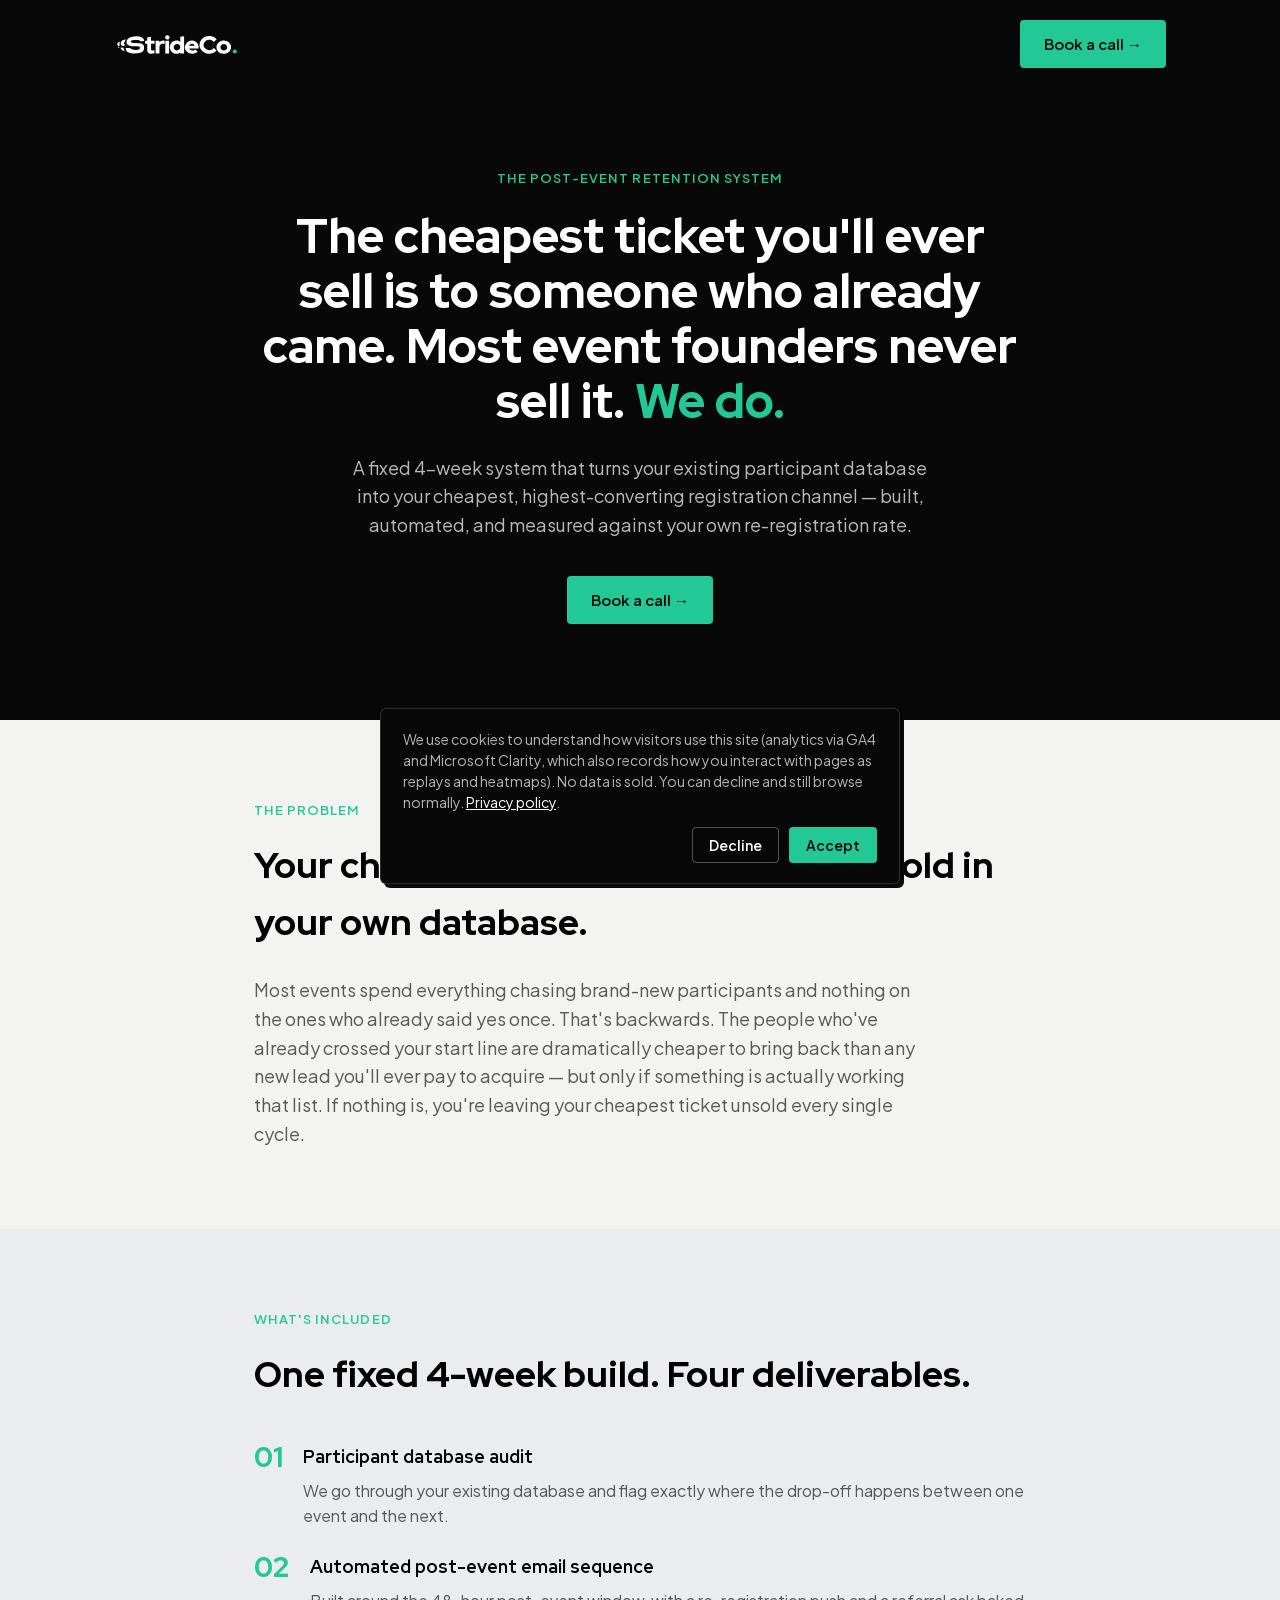
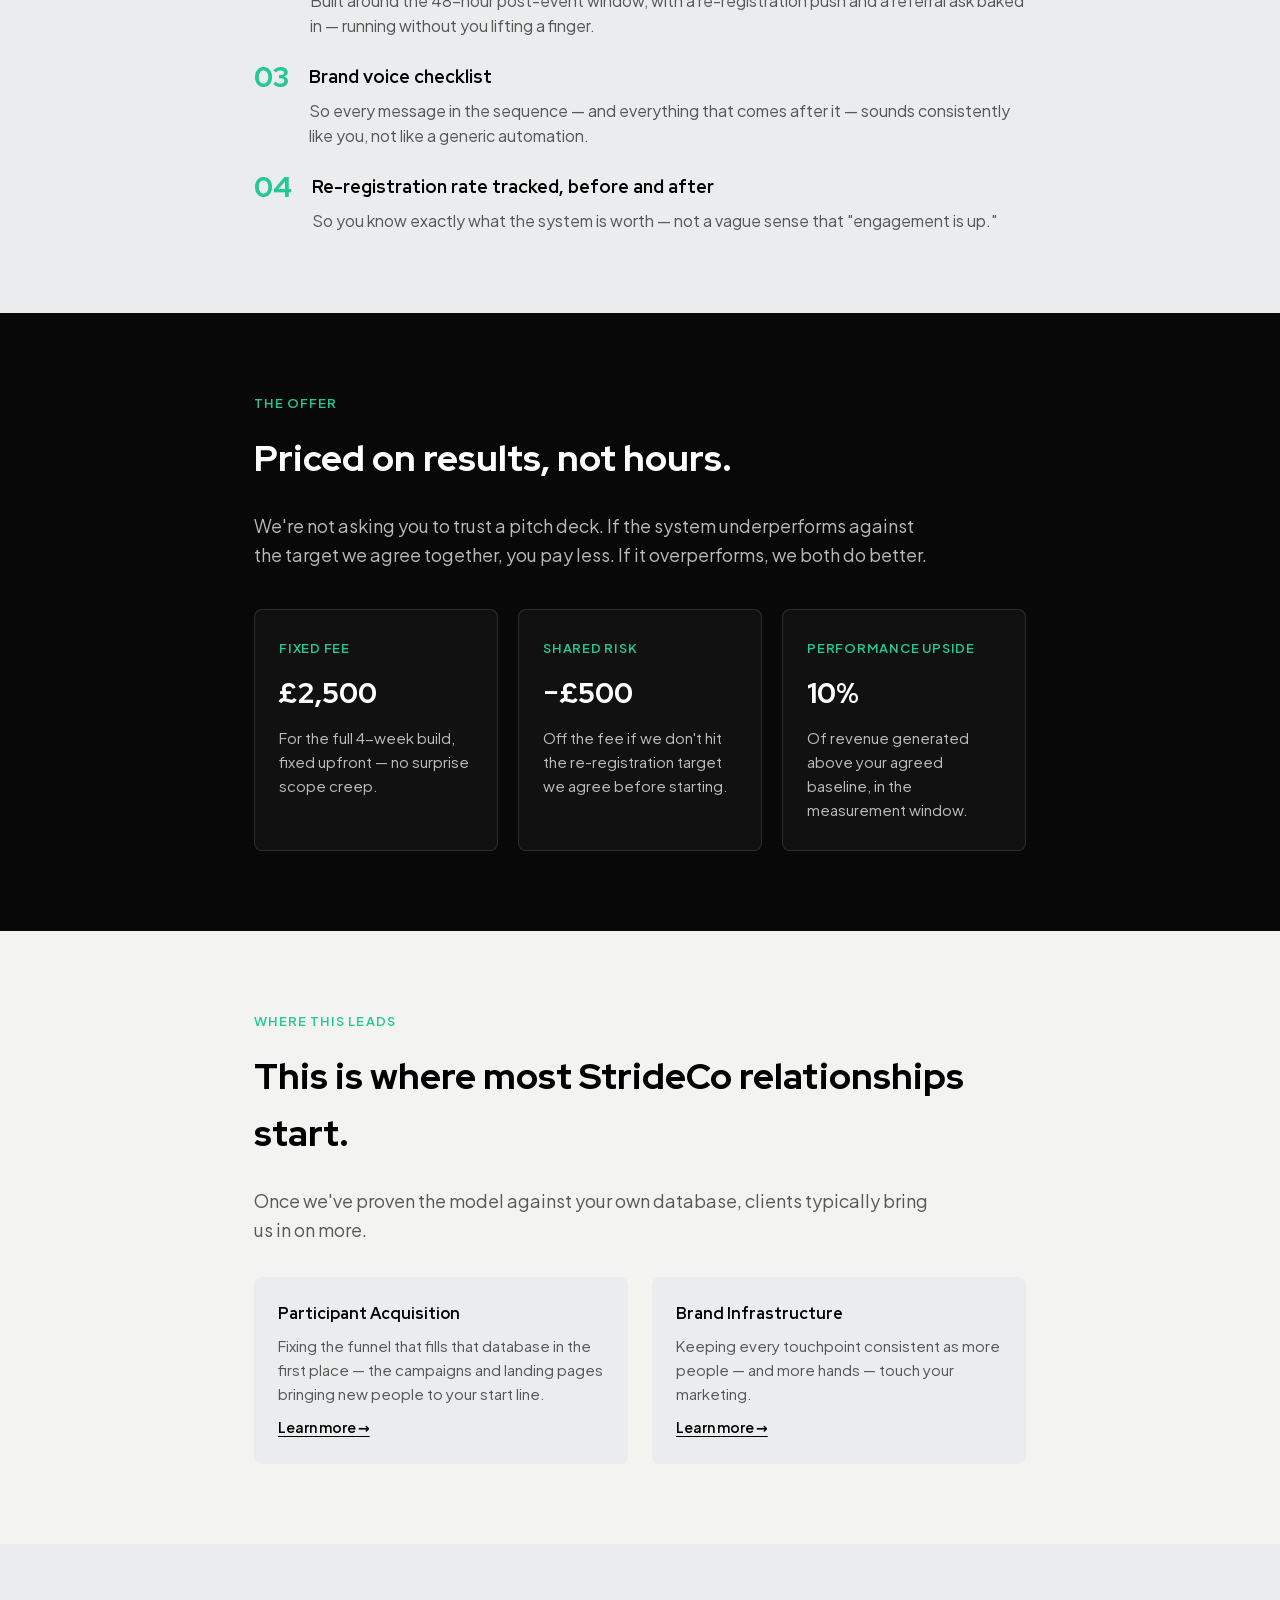
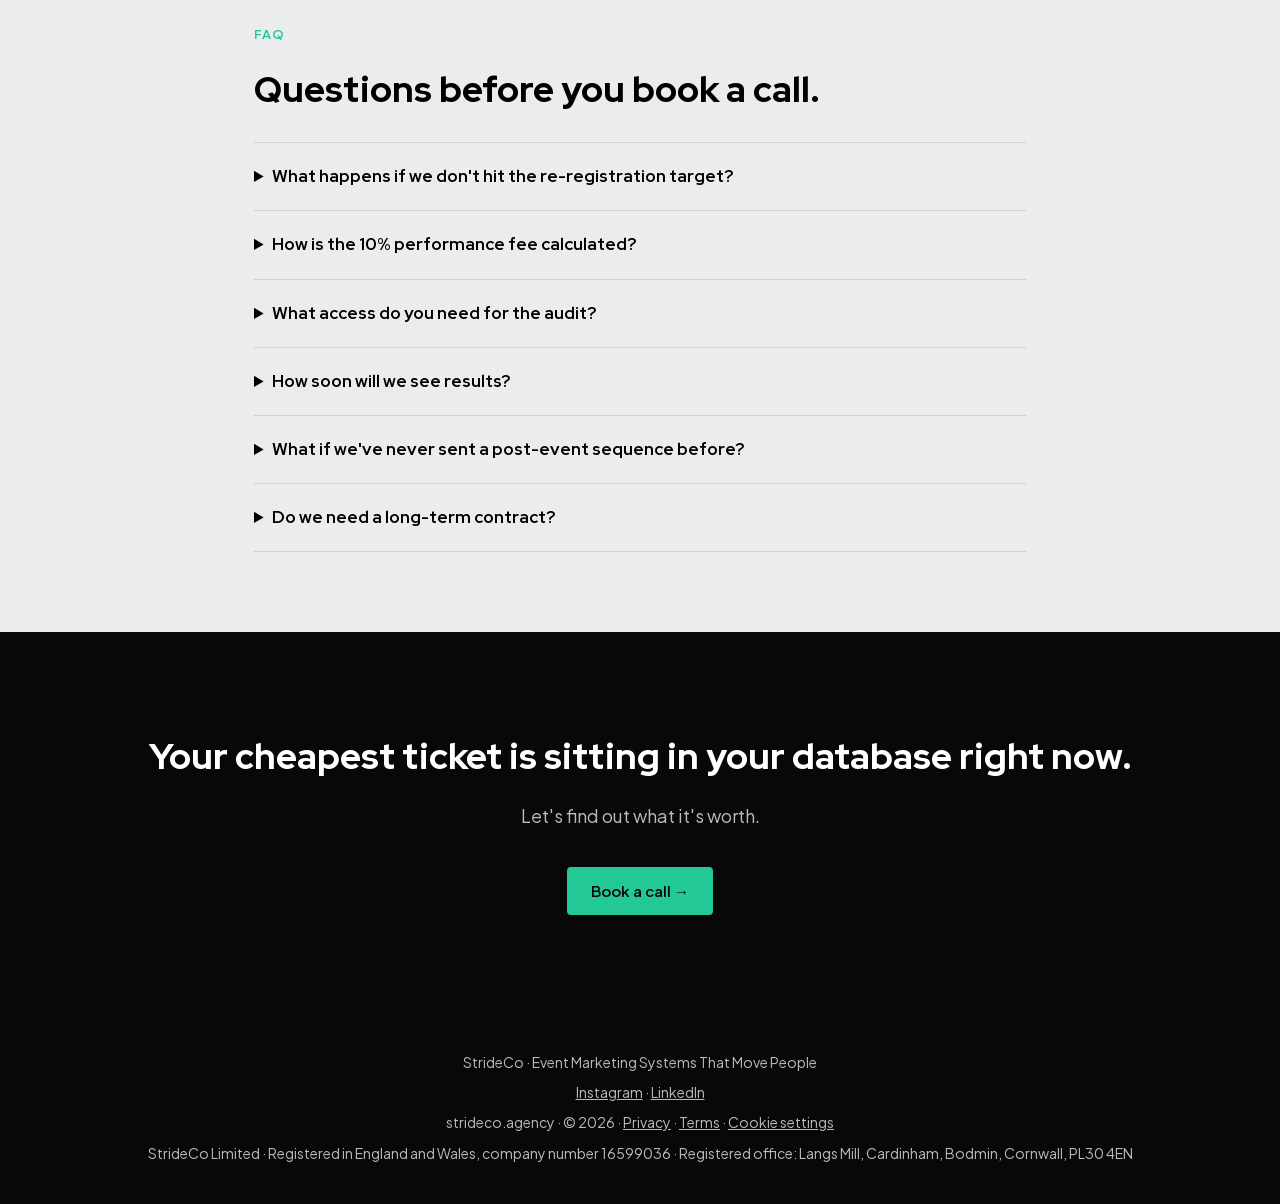
==== commit 9de988ad: "Show StrideCo Limited company details site-wide; update Terms and Privacy The business is now Stride" ====
--- a/post-event-retention-system/index.html
+++ b/post-event-retention-system/index.html
@@ -624,6 +624,7 @@
   <div>StrideCo · Event Marketing Systems That Move People</div>
   <div style="margin-top:8px;"><a href="https://www.instagram.com/strideco.agency/" target="_blank" rel="noopener noreferrer" aria-label="StrideCo on Instagram (opens in a new tab)">Instagram</a> · <a href="https://www.linkedin.com/company/strideco-agency/" target="_blank" rel="noopener noreferrer" aria-label="StrideCo on LinkedIn (opens in a new tab)">LinkedIn</a></div>
   <div style="margin-top:8px;">strideco.agency · © 2026 · <a href="/privacy-policy.html">Privacy</a> · <a href="/terms.html">Terms</a> · <a href="#" data-cookie-settings>Cookie settings</a></div>
+  <div style="margin-top:8px;">StrideCo Limited · Registered in England and Wales, company number 16599036 · Registered office: Langs Mill, Cardinham, Bodmin, Cornwall, PL30 4EN</div>
 </footer>
 
 <div class="cookie-banner" id="cookie-banner" hidden>
